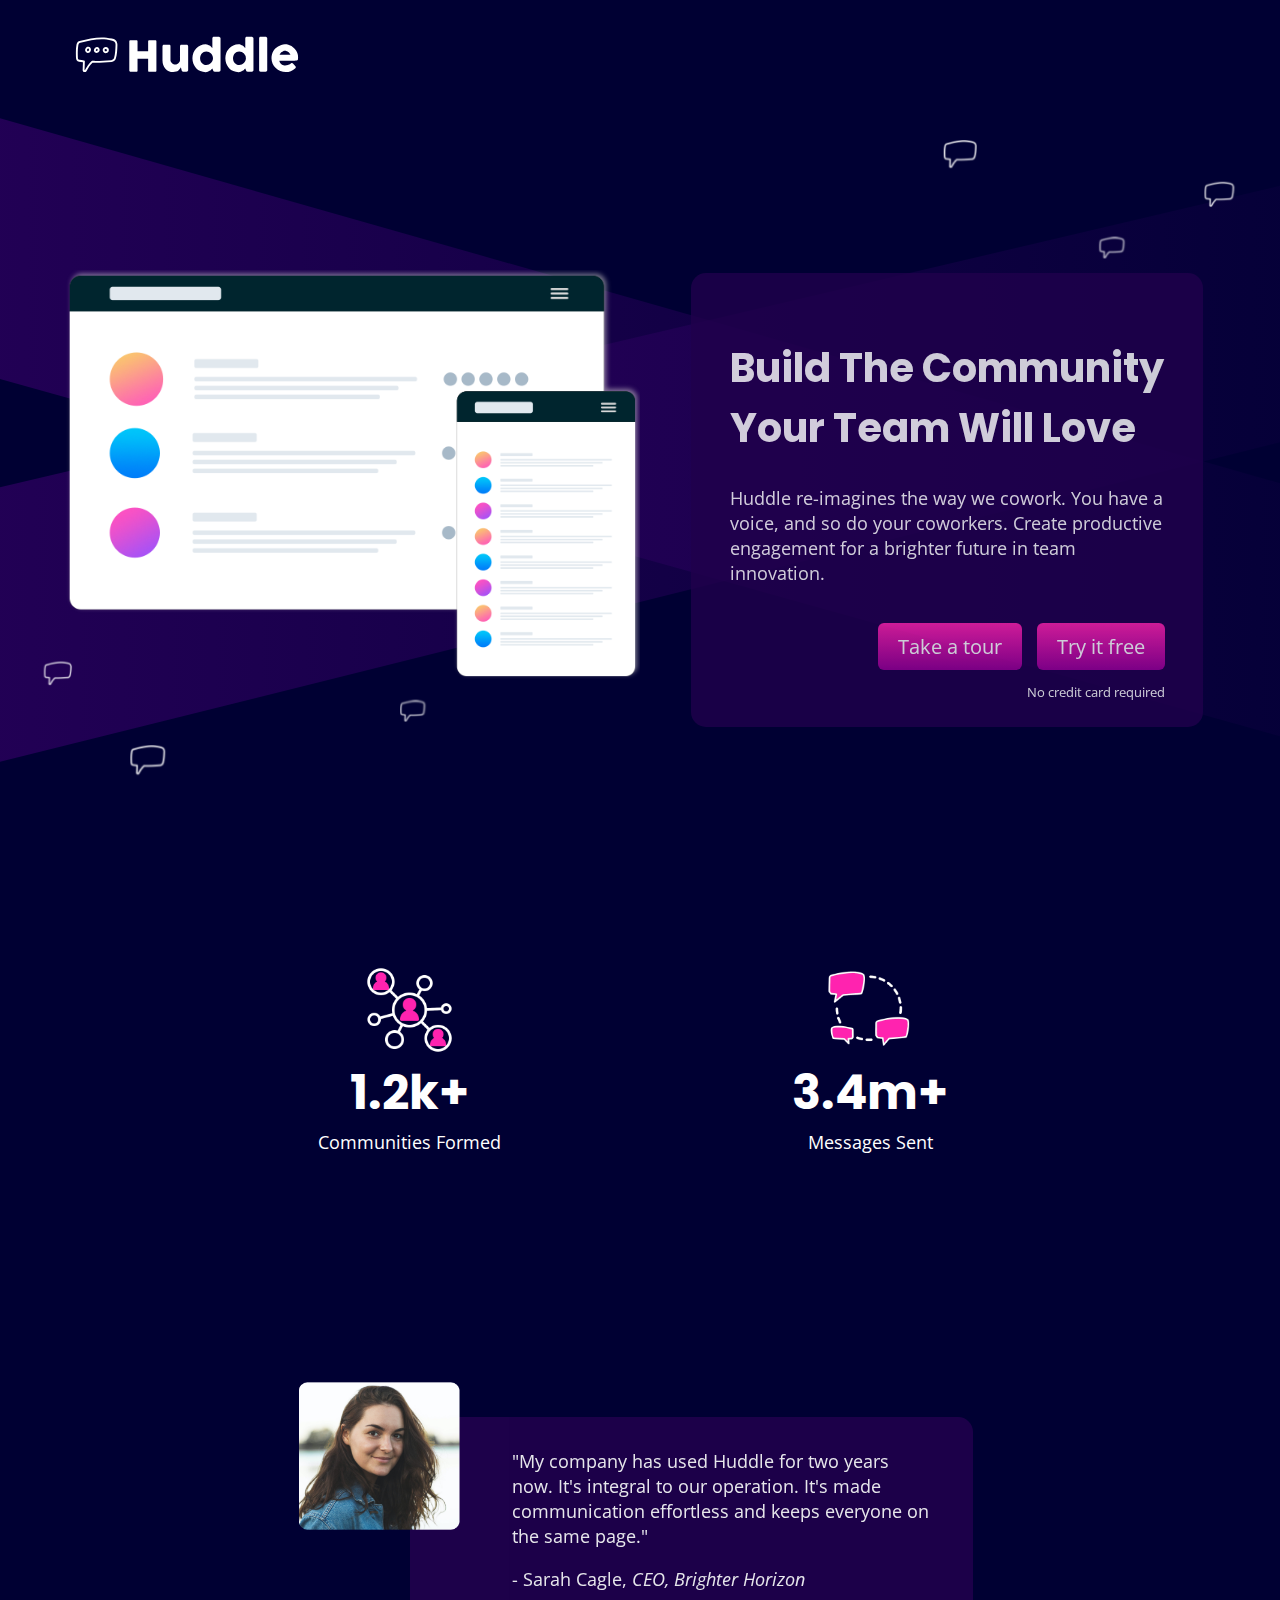
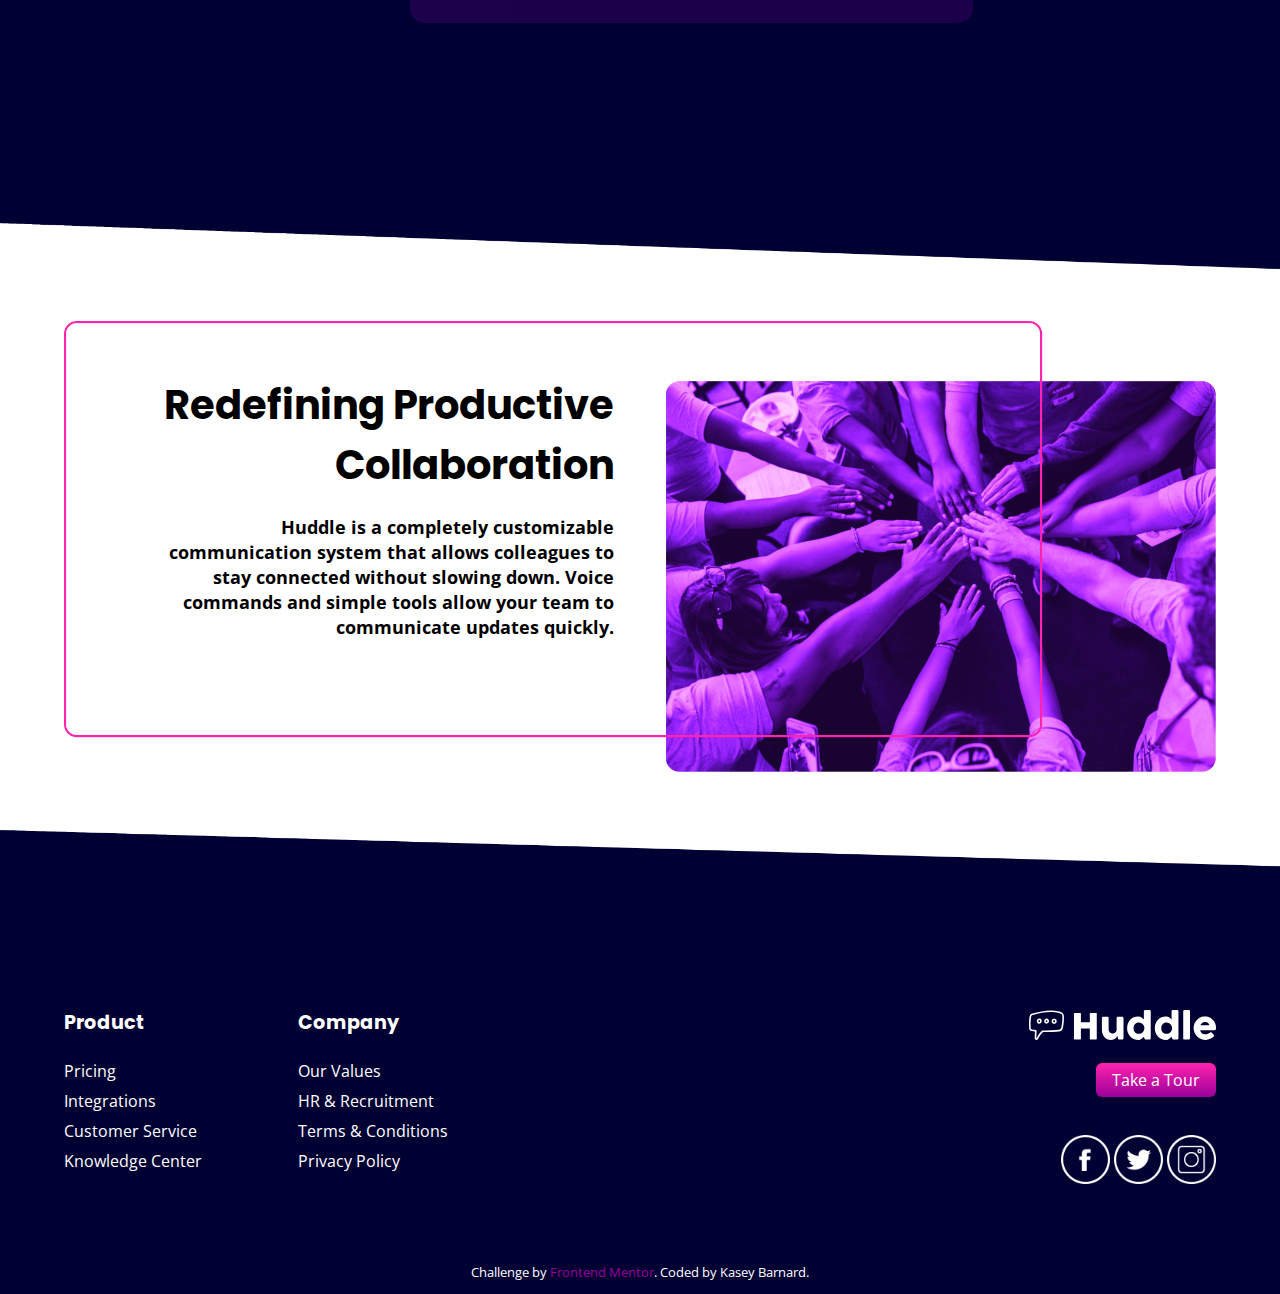
==== index.html @ 2258b946 "Add files via upload" ====
<!DOCTYPE html>
<html lang="en" dir="ltr">

<head>
  <meta charset="utf-8">
  <title>Huddle</title>

  <link rel="stylesheet" href="css/styles.css">

  <link rel="preconnect" href="https://fonts.googleapis.com">
  <link rel="preconnect" href="https://fonts.gstatic.com" crossorigin>
  <link href="https://fonts.googleapis.com/css2?family=Open+Sans&family=Poppins:wght@400;600&display=swap" rel="stylesheet">

</head>

<body>

  <img class="top-logo" src="images/logo.svg" alt="logo">

  <img class="background" src="images/bg-desktop-new.svg" alt="">

  <div class="top">
    <img class="mockups" src="images/mockups1.svg" alt="mockups">
    <div class="text">
      <h1>Build The Community Your Team Will Love</h1>
      <p style="margin-bottom:20px;">
        Huddle re-imagines the way we cowork. You have
        a voice, and so do your coworkers. Create productive
        engagement for a brighter future in
        team innovation.
      </p>
      <br>
      <button class="btn" type="button" name="button" onclick="tryhuddle.html">Try it free</button>
      <button class="btn" type="button" name="button" onclick="tryhuddle.html">Take a tour</button>
      <p style="font-size:small; margin-top:60px; text-align:right;">
        No credit card required
      </p>
    </div>
  </div>

  <div class="upper-box">
    <div class="icon-box1">
      <img src="images/communities1.png" alt="communities" width="15%">
      <h2 style="color:white">1.2k+</h2>
      <p style="margin-top:0px; color:white">Communities Formed</p>
    </div>

    <div class="icon-box2">
      <img src="images/messages1.png" alt="messages" width="15%">
      <h2 style="color:white">3.4m+</h2>
      <p style="margin-top:0px; color:white">Messages Sent</p>
    </div>
  </div>

  <div class="upper-mid-box">
    <img class="woman" src="images/woman1.png" alt="woman" width="15%;">
    <div class="womans-blurb">
      <p>"My company has used Huddle for two years now.
        It's integral to our operation. It's made
        communication effortless and keeps everyone
        on the same page."</p>
      <p>- Sarah Cagle, <i>CEO, Brighter Horizon</i></p>
    </div>
  </div>

  <div class="mid-box">
    <img class="white-background" src="images/White-Background3.png" alt="white background" width="100%">
    <img class="purple-image" src="images/purple-image-pink-frame1.png" alt="Purple Huddle">
    <div class="text2">
      <h1 style="color:black;text-align:right;margin-bottom:0;">Redefining Productive Collaboration</h1>
      <p style="color:black;font-weight:bolder;text-align:right;margin-left:8%;">
        Huddle is a completely customizable communication
        system that allows colleagues to stay connected without
        slowing down. Voice commands and simple tools allow your
        team to communicate updates quickly.
      </p>
    </div>
  </div>

  <div class="lower-box">
    <div class="lower-box-left">
      <h3>Product</h3>
      <p style="font-size:medium;line-height:30px;">
        Pricing
        <br>
        Integrations
        <br>
        Customer Service
        <br>
        Knowledge Center
      </p>
    </div>
    <div class="lower-box-middle">
      <h3>Company</h3>
      <p style="font-size:medium;line-height:30px;">
        Our Values
        <br>
        HR & Recruitment
        <br>
        Terms & Conditions
        <br>
        Privacy Policy
      </p>
    </div>
    <div class="lower-box-right">
      <img class="bottom-logo" src="images/logo.svg" alt="logo" width="70%">
      <button class="btn3" type="button" name="button" onclick="tryhuddle.html">Take a Tour</button>
    </div>
    <div class="social-media-icons">
      <img src="images/fb.png" alt="fb" width="17%">
      <img src="images/twitter.png" alt="twitter" width="17%">
      <img src="images/instagram.png" alt="instagram" width="17%">
    </div>
  </div>


  <div class="bottom">
    <p style="margin-top:0px;font-size:small;text-align:center;">Challenge by <a href="https://www.frontendmentor.io/challenges" style="text-decoration:none;color:#990099;">Frontend Mentor</a>. Coded by Kasey Barnard.</p>
  </div>

</body>

</html>
---- css/styles.css ----
body {
  background-color: #000033;
  margin: 0;
}

h1 {
  color: white;
  font-size: 2.5rem;
  font-family: 'Poppins', sans-serif;
}

h2 {
  font-family: 'Poppins', sans-serif;
  font-size: 3rem;
  margin: 0;
  color: white;
}

h3 {
  color: white;
  font-size: 1.2rem;
  font-family: 'Poppins', sans-serif;
}

p {
  color: white;
  font-size: 1.15rem;
  font-family: 'Open Sans', sans-serif;
}

.top-logo {
  position: relative;
  top: 25px;
  left: 5%;
  width: 15rem;
  margin-bottom: 10px;
}

.background {
  width: 100%;
  z-index: -2;
}

.mockups {
  position: absolute;
  top: 30%;
  left: 5%;
  width: 45%;
}

.text {
  display: inline-block;
  width: 34%;
  position: absolute;
  top: 30.35%;
  right: 6%;
  background-color: #20014C;
  opacity: .80;
  padding: 3% 3% 1% 3%;
  border-radius: 15px;
}

.btn {
  background: #FF23AF;
  background-image: linear-gradient(to bottom, #FF23AF, #990099);
  border-radius: 6px;
  font-family: 'Open Sans', sans-serif;
  color: #ffffff;
  font-size: 1.25rem;
  border-style: solid;
  border-width: 0;
  padding: 10px 20px 10px 20px;
  text-decoration: none;
  float: right;
  margin-left: 15px;

}

.btn:hover {
  background: #660066;
  background-image: -webkit-linear-gradient(top, #990099, #660066);
  background-image: -moz-linear-gradient(top, #990099, #660066);
  background-image: -ms-linear-gradient(top, #990099, #660066);
  background-image: -o-linear-gradient(top, #990099, #660066);
  background-image: linear-gradient(to bottom, #990099, #660066);
  text-decoration: none;
}

.upper-box {
  display: inline-block;
  position: relative;
  left: 5%;
  width: 90%;
  height: 375px;
  background-color: #000033;
  margin-bottom: 150px;
}

.icon-box1 {
  display: inline-block;
  text-align: center;
  position: relative;
  top: 30%;
  left: 5%;
  width: 50%;
}

.icon-box2 {
  display: inline-block;
  text-align: center;
  position: absolute;
  top: 30%;
  right: 5%;
  width: 50%;
}

.upper-mid-box {
  margin-bottom: 80px;
}

.woman {
  position: relative;
  left: 22%;
  z-index: 2;
}

.womans-blurb {
  width: 33%;
  padding: 1% 3% 1% 8%;
  border-radius: 15px;
  background-color: #20014C;
  opacity: .90;
  position: relative;
  left: 32%;
  bottom: 120px;
}

.mid-box {
  display: inline-block;
  position: relative;
  width: 100%;
  height: 700px;
}

.white-background {
  display: inline-block;
  position: relative;
  z-index: -1;
  margin-bottom: 100px;
}

.purple-image {
  display: inline-block;
  position: absolute;
  left: 5%;
  top: 14%;
  width: 90%;
  z-index: 1;
}

.text2 {
  z-index: 2;
  display: inline-block;
  position: absolute;
  left: 8%;
  top: 18%;
  height: 300px;
  width: 40%;
}

.lower-box {
  display: inline-block;
  height: 200px;
  width: 90%;
  position: relative;
  left: 5%;
  margin-bottom: 75px;
}

.lower-box-left {
  width: 20%;
  display: inline-block;
}

.lower-box-middle {
  width: 20%;
  display: inline-block;
}

.lower-box-right {
  width: 25%;
  float: right;
}

.bottom-logo {
  display: block;
  position: relative;
  float: right;
  top: 12px;
  left: 5px;
}

.btn3 {
  background: #FF23AF;
  background-image: linear-gradient(to bottom, #FF23AF, #990099);
  border-radius: 6px;
  font-family: 'Open Sans', sans-serif;
  color: #ffffff;
  font-size: 1rem;
  border-style: solid;
  border-width: 0;
  padding: 6px 16px 6px 16px;
  text-decoration: none;
  display: block;
  position: relative;
  float: right;
  margin-top: 25px;
  margin-bottom: 10px;
}

.btn3:hover {
  background: #660066;
  background-image: -webkit-linear-gradient(top, #990099, #660066);
  background-image: -moz-linear-gradient(top, #990099, #660066);
  background-image: -ms-linear-gradient(top, #990099, #660066);
  background-image: -o-linear-gradient(top, #990099, #660066);
  background-image: linear-gradient(to bottom, #990099, #660066);
  text-decoration: none;
}

.social-media-icons {
  text-align: right;
  width: 25%;
  display: block;
  position: absolute;
  right: 0;
  bottom: 0;
}

.bottom {
  width: 100%;
}
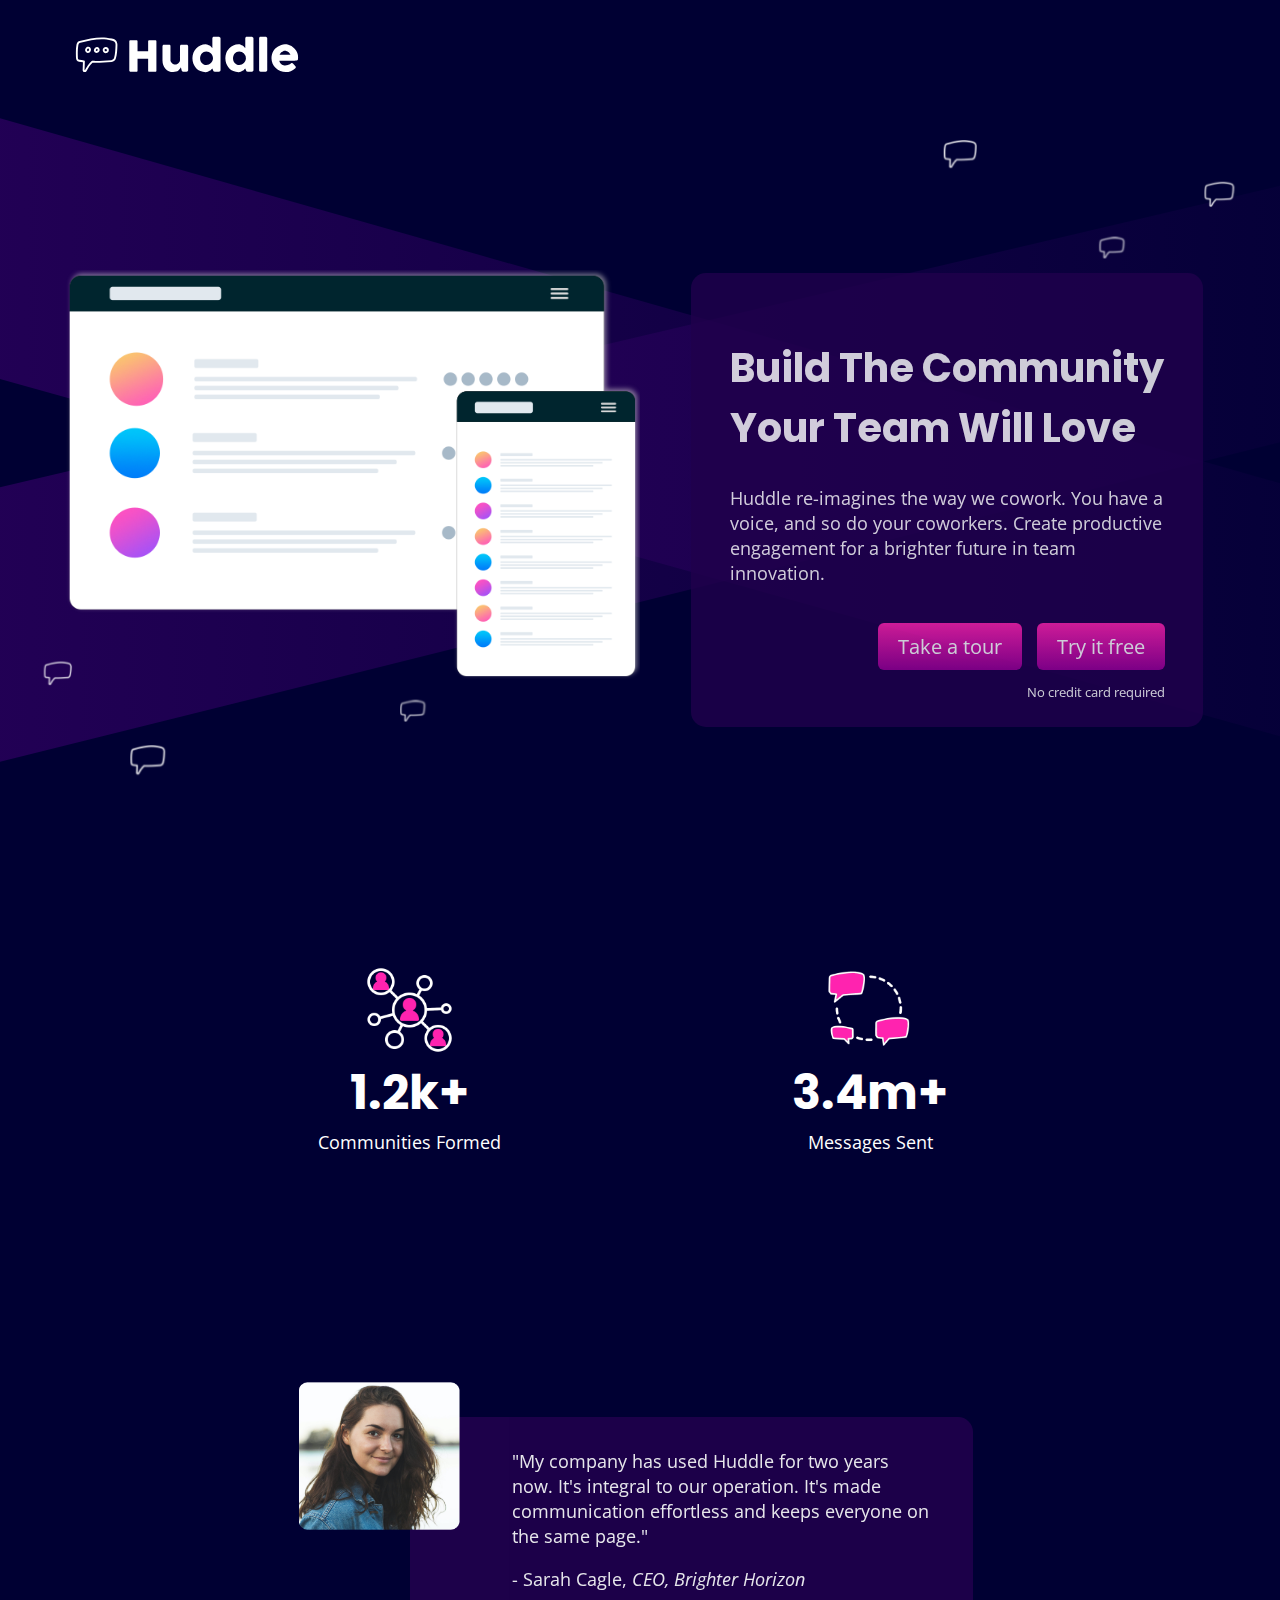
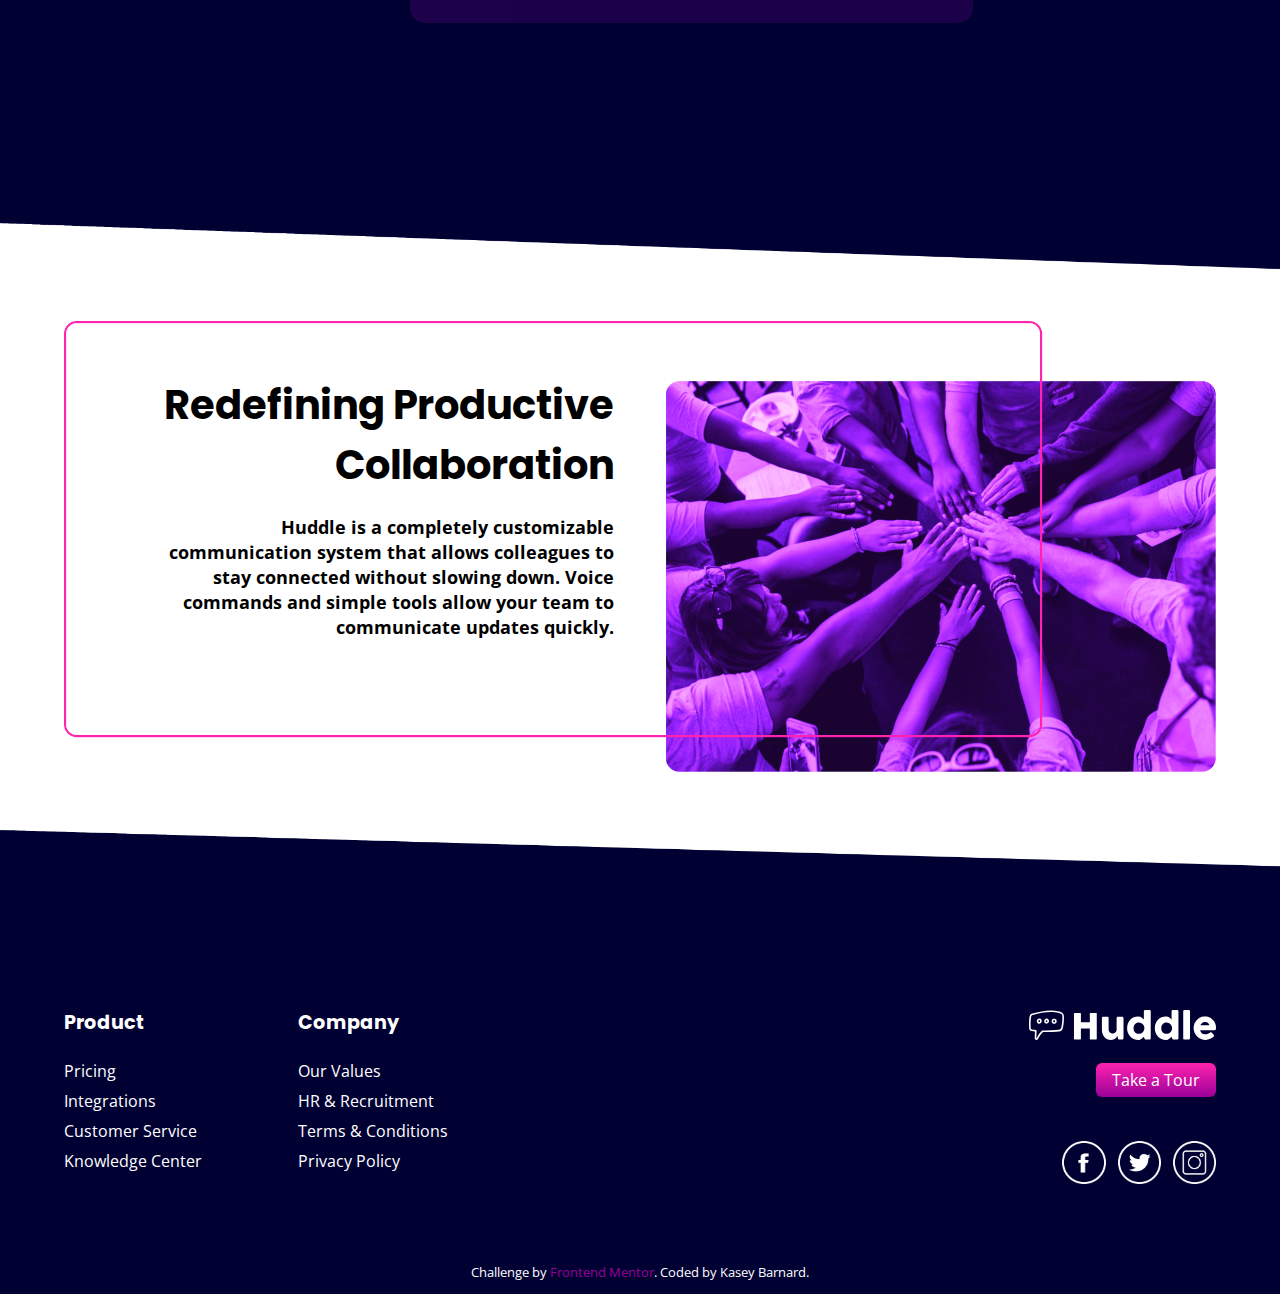
==== commit 6229bc41: "Add files via upload" ====
--- a/index.html
+++ b/index.html
@@ -30,8 +30,9 @@
         team innovation.
       </p>
       <br>
-      <button class="btn" type="button" name="button" onclick="tryhuddle.html">Try it free</button>
-      <button class="btn" type="button" name="button" onclick="tryhuddle.html">Take a tour</button>
+      <a class="btn" type="button" href="tryhuddle.html">Try it free</a>
+      <a class="btn" type="button" href="tryhuddle.html">Take a tour</a>
+
       <p style="font-size:small; margin-top:60px; text-align:right;">
         No credit card required
       </p>
@@ -104,15 +105,14 @@
     </div>
     <div class="lower-box-right">
       <img class="bottom-logo" src="images/logo.svg" alt="logo" width="70%">
-      <button class="btn3" type="button" name="button" onclick="tryhuddle.html">Take a Tour</button>
+      <a class="btn3" type="button" href="tryhuddle.html">Take a Tour</a>
     </div>
     <div class="social-media-icons">
-      <img src="images/fb.png" alt="fb" width="17%">
-      <img src="images/twitter.png" alt="twitter" width="17%">
-      <img src="images/instagram.png" alt="instagram" width="17%">
+      <img src="images/fb.png" alt="fb" width="15%"> &nbsp;
+      <img src="images/twitter.png" alt="twitter" width="15%"> &nbsp;
+      <img src="images/instagram.png" alt="instagram" width="15%">
     </div>
   </div>
-
 
   <div class="bottom">
     <p style="margin-top:0px;font-size:small;text-align:center;">Challenge by <a href="https://www.frontendmentor.io/challenges" style="text-decoration:none;color:#990099;">Frontend Mentor</a>. Coded by Kasey Barnard.</p>
